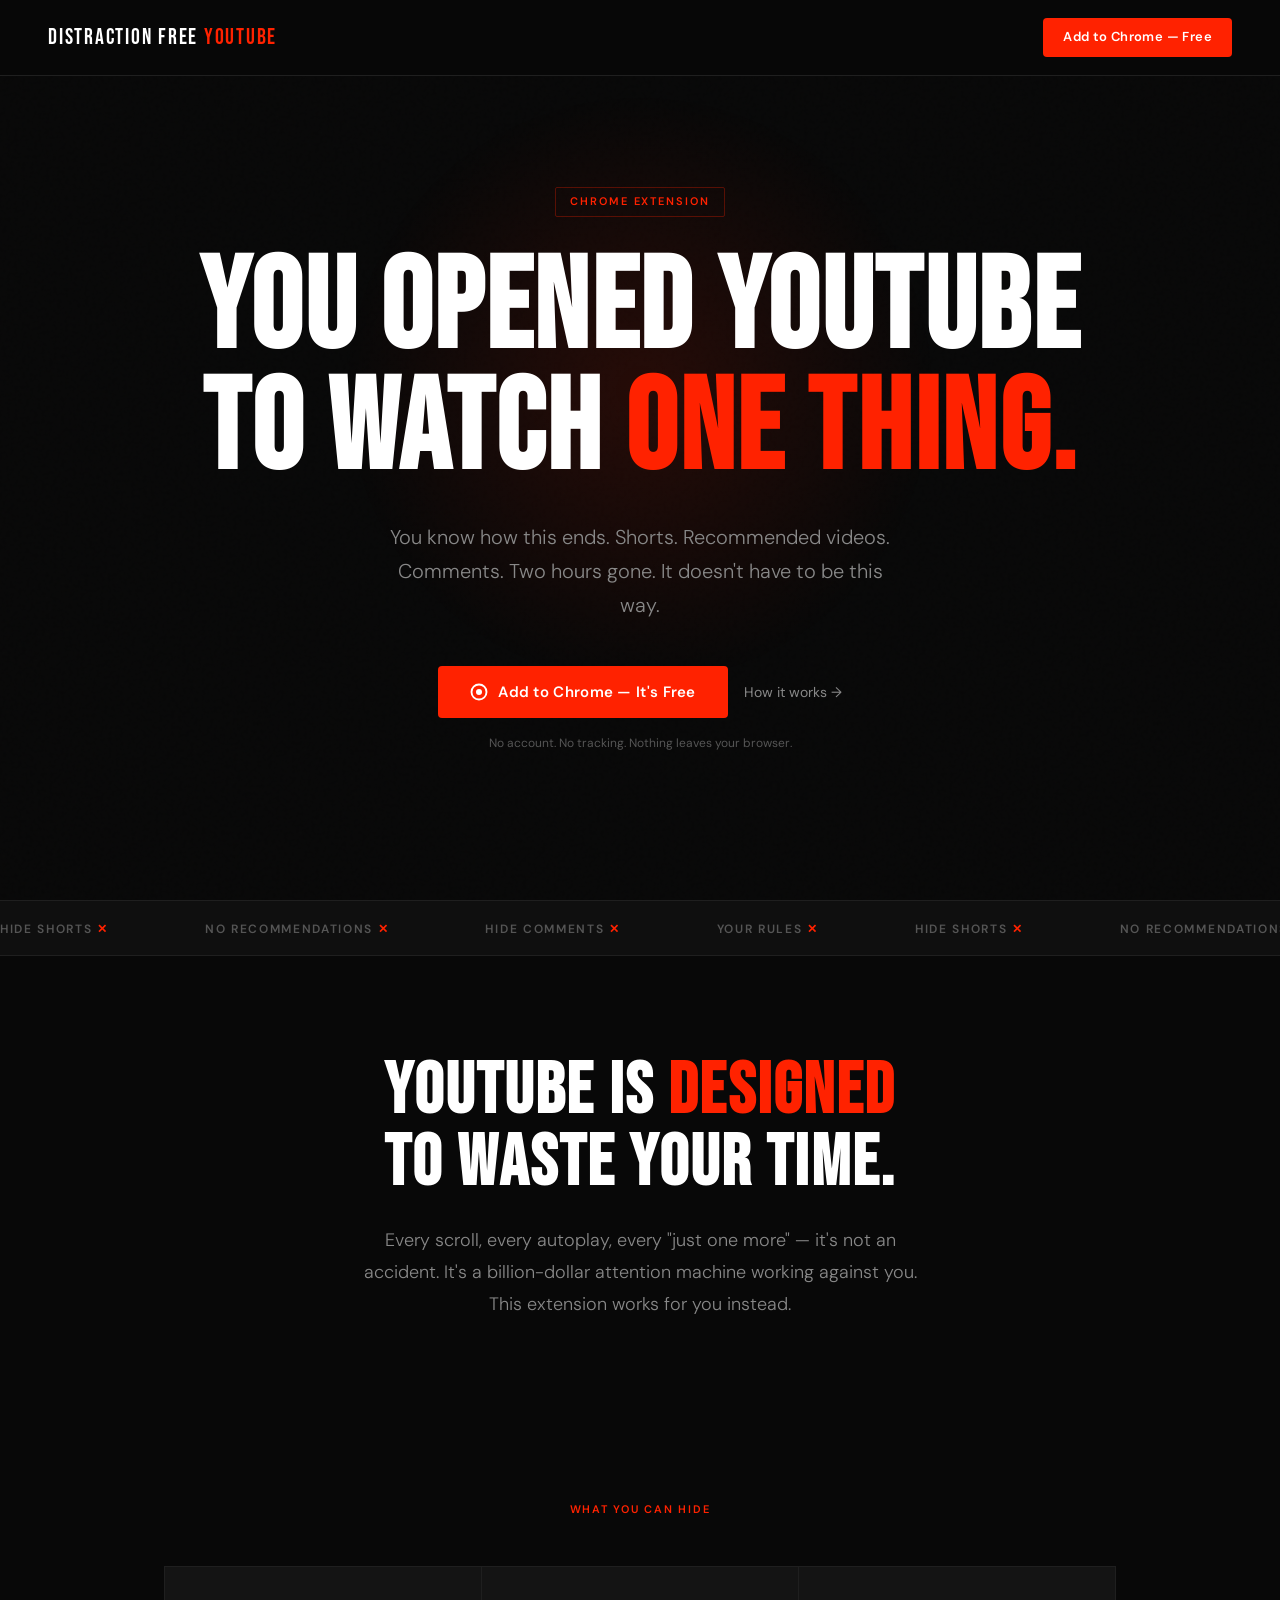
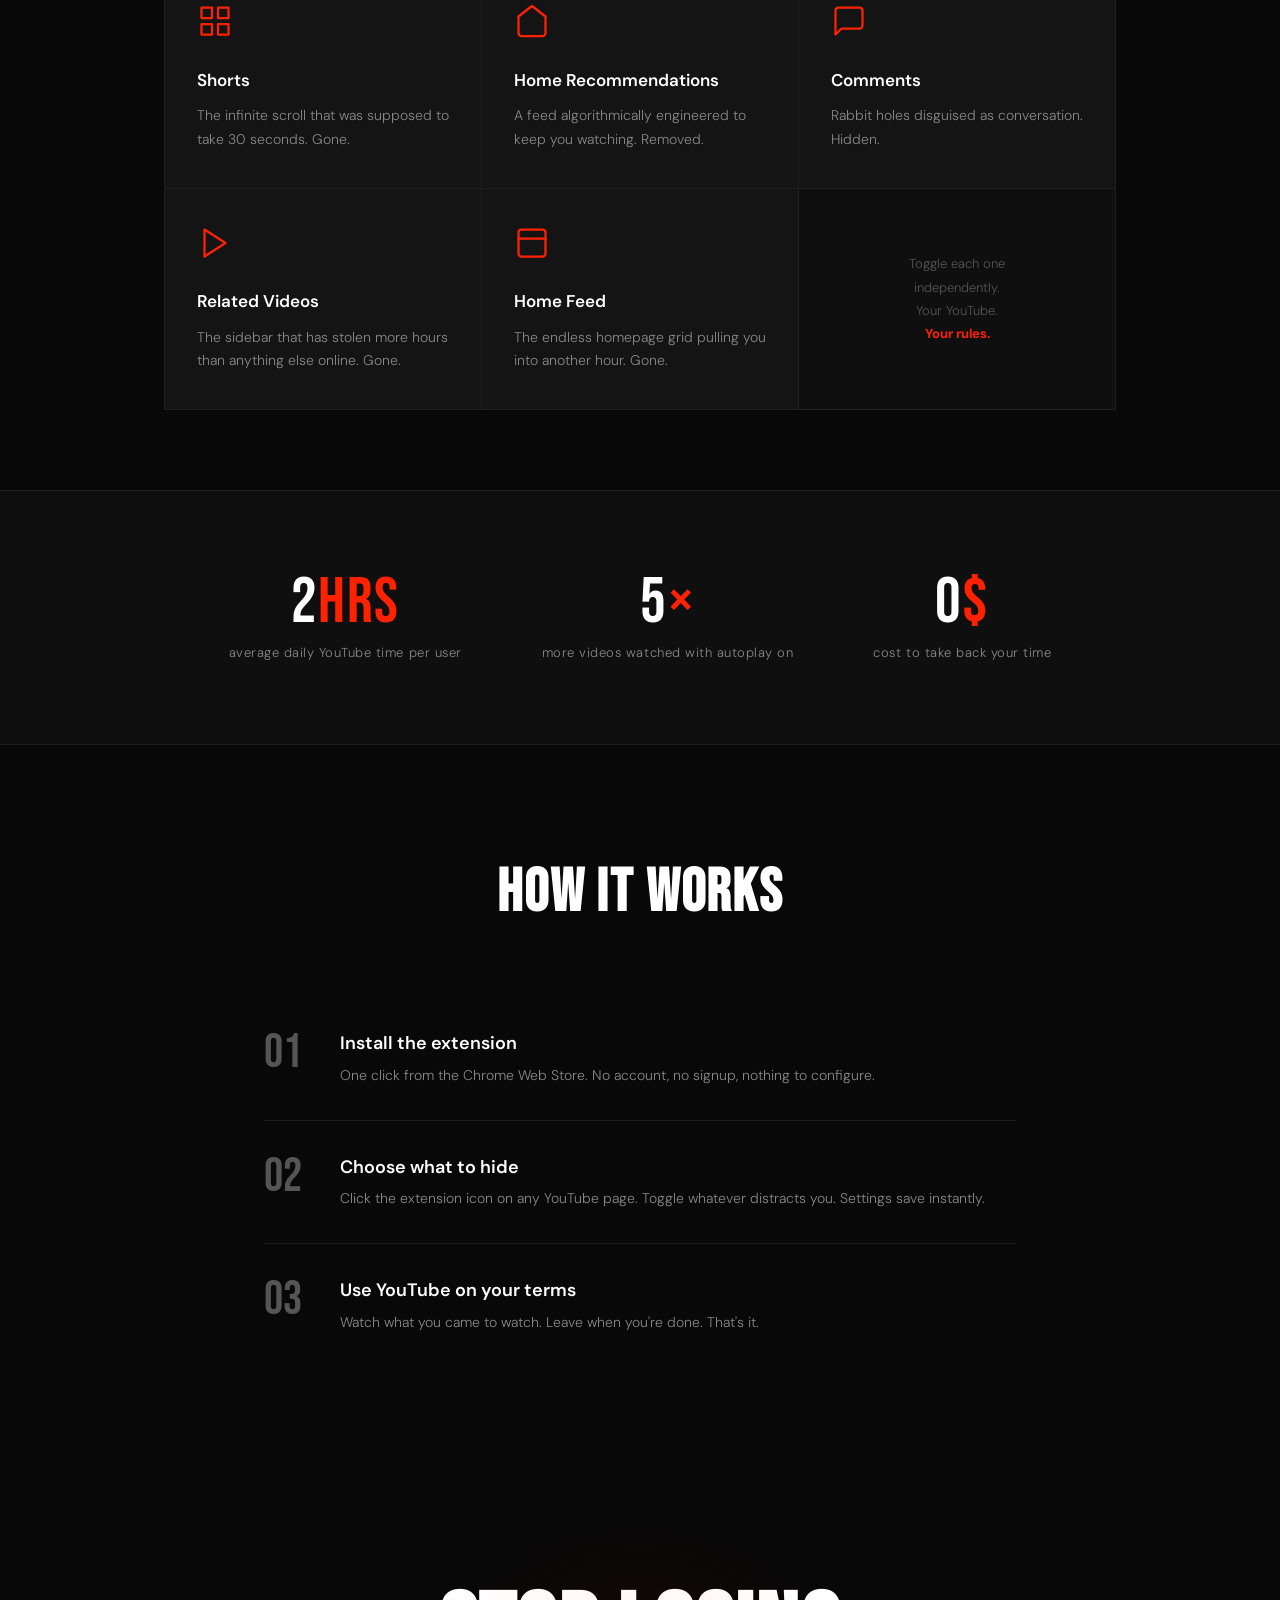
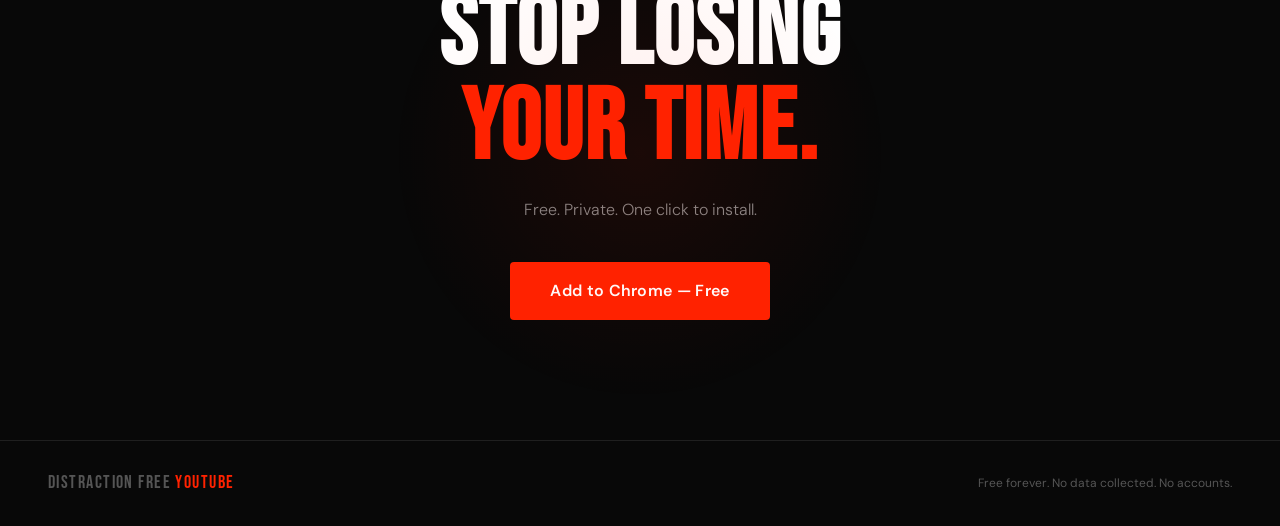
==== docs/index.html @ 424aef29 "remove ad blocking logic" ====
<!DOCTYPE html>
<html lang="en">
<head>
  <meta charset="UTF-8" />
  <meta name="viewport" content="width=device-width, initial-scale=1.0" />
  <title>Distraction Free YT — Hide Shorts & Recommendations</title>
  <meta name="description" content="Stop wasting hours on YouTube. Hide Shorts, recommendations, and comments with one click. Free Chrome extension. Take back your time." />
  <meta name="keywords" content="hide youtube shorts, remove youtube recommendations, youtube focus mode, distraction free youtube, chrome extension, clean youtube, youtube blocker" />
  <meta property="og:title" content="Distraction Free YouTube" />
  <meta property="og:description" content="You opened YouTube to watch one thing. You know how this ends. Take back control." />
  <meta property="og:type" content="website" />
  <link rel="preconnect" href="https://fonts.googleapis.com" />
  <link rel="preconnect" href="https://fonts.gstatic.com" crossorigin />
  <link href="https://fonts.googleapis.com/css2?family=Bebas+Neue&family=DM+Sans:wght@300;400;500;600&display=swap" rel="stylesheet" />
  <style>
    *, *::before, *::after { box-sizing: border-box; margin: 0; padding: 0; }

    :root {
      --red: #ff2200;
      --red-dim: #cc1a00;
      --black: #080808;
      --dark: #0f0f0f;
      --card: #141414;
      --border: #1f1f1f;
      --text: #e8e8e8;
      --muted: #888;
      --muted2: #555;
    }

    html { scroll-behavior: smooth; }

    body {
      background: var(--black);
      color: var(--text);
      font-family: 'DM Sans', sans-serif;
      font-size: 16px;
      line-height: 1.6;
      overflow-x: hidden;
    }

    /* noise overlay */
    body::before {
      content: '';
      position: fixed;
      inset: 0;
      background-image: url("data:image/svg+xml,%3Csvg viewBox='0 0 256 256' xmlns='http://www.w3.org/2000/svg'%3E%3Cfilter id='noise'%3E%3CfeTurbulence type='fractalNoise' baseFrequency='0.9' numOctaves='4' stitchTiles='stitch'/%3E%3C/filter%3E%3Crect width='100%25' height='100%25' filter='url(%23noise)' opacity='0.04'/%3E%3C/svg%3E");
      pointer-events: none;
      z-index: 0;
      opacity: 0.4;
    }

    a { color: inherit; text-decoration: none; }

    /* NAV */
    nav {
      position: fixed;
      top: 0; left: 0; right: 0;
      z-index: 100;
      display: flex;
      align-items: center;
      justify-content: space-between;
      padding: 18px 48px;
      border-bottom: 1px solid var(--border);
      background: rgba(8,8,8,0.85);
      backdrop-filter: blur(12px);
    }
    .nav-logo {
      font-family: 'Bebas Neue', sans-serif;
      font-size: 22px;
      letter-spacing: 0.08em;
      color: #fff;
    }
    .nav-logo span { color: var(--red); }
    .nav-cta {
      background: var(--red);
      color: #fff;
      font-size: 13px;
      font-weight: 600;
      padding: 9px 20px;
      border-radius: 4px;
      letter-spacing: 0.03em;
      transition: background 0.2s;
    }
    .nav-cta:hover { background: var(--red-dim); }

    /* HERO */
    .hero {
      min-height: 100vh;
      display: flex;
      flex-direction: column;
      align-items: center;
      justify-content: center;
      text-align: center;
      padding: 120px 24px 80px;
      position: relative;
      overflow: hidden;
    }

    .hero-glow {
      position: absolute;
      width: 600px; height: 600px;
      border-radius: 50%;
      background: radial-gradient(circle, rgba(255,34,0,0.12) 0%, transparent 70%);
      top: 50%; left: 50%;
      transform: translate(-50%, -60%);
      pointer-events: none;
    }

    .hero-eyebrow {
      display: inline-block;
      font-size: 11px;
      font-weight: 600;
      letter-spacing: 0.18em;
      text-transform: uppercase;
      color: var(--red);
      border: 1px solid rgba(255,34,0,0.3);
      padding: 5px 14px;
      border-radius: 2px;
      margin-bottom: 32px;
      animation: fadeUp 0.6s ease both;
    }

    .hero h1 {
      font-family: 'Bebas Neue', sans-serif;
      font-size: clamp(64px, 10vw, 130px);
      line-height: 0.95;
      letter-spacing: 0.02em;
      color: #fff;
      max-width: 900px;
      animation: fadeUp 0.6s 0.1s ease both;
    }

    .hero h1 em {
      font-style: normal;
      color: var(--red);
    }

    .hero-sub {
      margin-top: 28px;
      font-size: clamp(16px, 2vw, 20px);
      color: var(--muted);
      max-width: 520px;
      font-weight: 300;
      line-height: 1.7;
      animation: fadeUp 0.6s 0.2s ease both;
    }

    .hero-actions {
      margin-top: 44px;
      display: flex;
      align-items: center;
      gap: 16px;
      flex-wrap: wrap;
      justify-content: center;
      animation: fadeUp 0.6s 0.3s ease both;
    }

    .btn-primary {
      background: var(--red);
      color: #fff;
      font-size: 15px;
      font-weight: 600;
      padding: 14px 32px;
      border-radius: 4px;
      letter-spacing: 0.02em;
      transition: background 0.2s, transform 0.15s;
      display: inline-flex;
      align-items: center;
      gap: 10px;
    }
    .btn-primary:hover { background: var(--red-dim); transform: translateY(-1px); }

    .btn-secondary {
      font-size: 14px;
      color: var(--muted);
      font-weight: 400;
    }
    .btn-secondary:hover { color: var(--text); }

    .hero-note {
      margin-top: 16px;
      font-size: 12px;
      color: var(--muted2);
      animation: fadeUp 0.6s 0.4s ease both;
    }

    /* TICKER */
    .ticker {
      border-top: 1px solid var(--border);
      border-bottom: 1px solid var(--border);
      padding: 14px 0;
      overflow: hidden;
      white-space: nowrap;
      background: var(--dark);
    }
    .ticker-inner {
      display: inline-flex;
      gap: 48px;
      animation: ticker 18s linear infinite;
    }
    .ticker-item {
      font-size: 12px;
      font-weight: 600;
      letter-spacing: 0.14em;
      text-transform: uppercase;
      color: var(--muted2);
    }
    .ticker-item span { color: var(--red); margin-right: 48px; }

    /* TRUTH SECTION */
    .truth {
      padding: 100px 24px;
      max-width: 800px;
      margin: 0 auto;
      text-align: center;
    }
    .truth h2 {
      font-family: 'Bebas Neue', sans-serif;
      font-size: clamp(40px, 6vw, 72px);
      line-height: 1;
      letter-spacing: 0.03em;
      color: #fff;
      margin-bottom: 24px;
    }
    .truth h2 em { font-style: normal; color: var(--red); }
    .truth p {
      font-size: 18px;
      color: var(--muted);
      font-weight: 300;
      line-height: 1.8;
      max-width: 580px;
      margin: 0 auto;
    }

    /* FEATURES */
    .features {
      padding: 80px 24px;
      max-width: 1000px;
      margin: 0 auto;
    }
    .features-label {
      font-size: 11px;
      font-weight: 600;
      letter-spacing: 0.16em;
      text-transform: uppercase;
      color: var(--red);
      margin-bottom: 48px;
      text-align: center;
    }
    .features-grid {
      display: grid;
      grid-template-columns: repeat(auto-fit, minmax(280px, 1fr));
      gap: 1px;
      background: var(--border);
      border: 1px solid var(--border);
    }
    .feature-card {
      background: var(--card);
      padding: 36px 32px;
      transition: background 0.2s;
    }
    .feature-card:hover { background: #1a1a1a; }
    .feature-icon {
      width: 36px; height: 36px;
      margin-bottom: 20px;
      color: var(--red);
    }
    .feature-card h3 {
      font-size: 17px;
      font-weight: 600;
      color: #fff;
      margin-bottom: 10px;
    }
    .feature-card p {
      font-size: 14px;
      color: var(--muted);
      line-height: 1.7;
      font-weight: 300;
    }

    /* STATS */
    .stats {
      padding: 80px 24px;
      border-top: 1px solid var(--border);
      border-bottom: 1px solid var(--border);
      display: flex;
      justify-content: center;
      gap: 80px;
      flex-wrap: wrap;
      background: var(--dark);
    }
    .stat { text-align: center; }
    .stat-number {
      font-family: 'Bebas Neue', sans-serif;
      font-size: 64px;
      line-height: 1;
      color: #fff;
      letter-spacing: 0.02em;
    }
    .stat-number span { color: var(--red); }
    .stat-label {
      font-size: 13px;
      color: var(--muted);
      margin-top: 8px;
      font-weight: 300;
      letter-spacing: 0.04em;
    }

    /* HOW IT WORKS */
    .how {
      padding: 100px 24px;
      max-width: 800px;
      margin: 0 auto;
    }
    .how h2 {
      font-family: 'Bebas Neue', sans-serif;
      font-size: clamp(36px, 5vw, 60px);
      letter-spacing: 0.03em;
      color: #fff;
      margin-bottom: 56px;
      text-align: center;
    }
    .steps { display: flex; flex-direction: column; gap: 0; }
    .step {
      display: flex;
      gap: 28px;
      align-items: flex-start;
      padding: 32px 0;
      border-bottom: 1px solid var(--border);
    }
    .step:last-child { border-bottom: none; }
    .step-num {
      font-family: 'Bebas Neue', sans-serif;
      font-size: 48px;
      color: var(--muted2);
      line-height: 1;
      flex-shrink: 0;
      width: 48px;
    }
    .step-content h3 {
      font-size: 18px;
      font-weight: 600;
      color: #fff;
      margin-bottom: 6px;
    }
    .step-content p {
      font-size: 14px;
      color: var(--muted);
      font-weight: 300;
      line-height: 1.7;
    }

    /* CTA BOTTOM */
    .cta-section {
      padding: 120px 24px;
      text-align: center;
      position: relative;
      overflow: hidden;
    }
    .cta-section::before {
      content: '';
      position: absolute;
      width: 500px; height: 500px;
      border-radius: 50%;
      background: radial-gradient(circle, rgba(255,34,0,0.08) 0%, transparent 70%);
      top: 50%; left: 50%;
      transform: translate(-50%, -50%);
      pointer-events: none;
    }
    .cta-section h2 {
      font-family: 'Bebas Neue', sans-serif;
      font-size: clamp(48px, 8vw, 100px);
      line-height: 0.95;
      letter-spacing: 0.02em;
      color: #fff;
      margin-bottom: 20px;
    }
    .cta-section h2 em { font-style: normal; color: var(--red); }
    .cta-section p {
      font-size: 16px;
      color: var(--muted);
      margin-bottom: 40px;
      font-weight: 300;
    }

    /* FOOTER */
    footer {
      border-top: 1px solid var(--border);
      padding: 28px 48px;
      display: flex;
      align-items: center;
      justify-content: space-between;
      flex-wrap: wrap;
      gap: 16px;
    }
    .footer-logo {
      font-family: 'Bebas Neue', sans-serif;
      font-size: 18px;
      letter-spacing: 0.08em;
      color: var(--muted2);
    }
    .footer-logo span { color: var(--red); }
    footer p {
      font-size: 12px;
      color: var(--muted2);
    }

    /* ANIMATIONS */
    @keyframes fadeUp {
      from { opacity: 0; transform: translateY(20px); }
      to   { opacity: 1; transform: translateY(0); }
    }
    @keyframes ticker {
      from { transform: translateX(0); }
      to   { transform: translateX(-50%); }
    }

    /* SCROLL REVEAL */
    .reveal {
      opacity: 0;
      transform: translateY(24px);
      transition: opacity 0.7s ease, transform 0.7s ease;
    }
    .reveal.visible {
      opacity: 1;
      transform: none;
    }

    @media (max-width: 600px) {
      nav { padding: 16px 20px; }
      .stats { gap: 40px; }
      footer { padding: 24px 20px; }
    }
  </style>
</head>
<body>

  <nav>
    <div class="nav-logo">Distraction Free <span>YouTube</span></div>
    <a href="https://chromewebstore.google.com/detail/distraction-free-youtube/ckkcdcieljicflmkokdekbfpkclmmibp" class="nav-cta" target="_blank">Add to Chrome — Free</a>
  </nav>

  <section class="hero">
    <div class="hero-glow"></div>
    <div class="hero-eyebrow">Chrome Extension</div>
    <h1>You opened YouTube<br>to watch <em>one thing.</em></h1>
    <p class="hero-sub">You know how this ends. Shorts. Recommended videos. Comments. Two hours gone. It doesn't have to be this way.</p>
    <div class="hero-actions">
      <a href="https://chromewebstore.google.com/detail/distraction-free-youtube/ckkcdcieljicflmkokdekbfpkclmmibp" class="btn-primary" target="_blank">
        <svg width="18" height="18" viewBox="0 0 24 24" fill="none" stroke="currentColor" stroke-width="2.5" stroke-linecap="round" stroke-linejoin="round"><path d="M12 2C6.48 2 2 6.48 2 12s4.48 10 10 10 10-4.48 10-10S17.52 2 12 2z"/><circle cx="12" cy="12" r="4" fill="currentColor" stroke="none"/></svg>
        Add to Chrome — It's Free
      </a>
      <a href="#how" class="btn-secondary">How it works →</a>
    </div>
    <p class="hero-note">No account. No tracking. Nothing leaves your browser.</p>
  </section>

  <div class="ticker">
    <div class="ticker-inner">
      <span class="ticker-item">Hide Shorts <span>✕</span></span>
      <span class="ticker-item">No Recommendations <span>✕</span></span>
      <span class="ticker-item">Hide Comments <span>✕</span></span>
      <span class="ticker-item">Your Rules <span>✕</span></span>
      <span class="ticker-item">Hide Shorts <span>✕</span></span>
      <span class="ticker-item">No Recommendations <span>✕</span></span>
      <span class="ticker-item">Hide Comments <span>✕</span></span>
      <span class="ticker-item">Your Rules <span>✕</span></span>
    </div>
  </div>

  <section class="truth reveal">
    <h2>YouTube is <em>designed</em><br>to waste your time.</h2>
    <p>Every scroll, every autoplay, every "just one more" — it's not an accident. It's a billion-dollar attention machine working against you. This extension works for you instead.</p>
  </section>

  <section class="features">
    <p class="features-label reveal">What you can hide</p>
    <div class="features-grid">
      <div class="feature-card reveal">
        <svg class="feature-icon" viewBox="0 0 24 24" fill="none" stroke="currentColor" stroke-width="1.5" stroke-linecap="round" stroke-linejoin="round"><rect x="3" y="3" width="7" height="7"/><rect x="14" y="3" width="7" height="7"/><rect x="3" y="14" width="7" height="7"/><rect x="14" y="14" width="7" height="7"/></svg>
        <h3>Shorts</h3>
        <p>The infinite scroll that was supposed to take 30 seconds. Gone.</p>
      </div>
      <div class="feature-card reveal">
        <svg class="feature-icon" viewBox="0 0 24 24" fill="none" stroke="currentColor" stroke-width="1.5" stroke-linecap="round" stroke-linejoin="round"><path d="M3 9l9-7 9 7v11a2 2 0 0 1-2 2H5a2 2 0 0 1-2-2z"/></svg>
        <h3>Home Recommendations</h3>
        <p>A feed algorithmically engineered to keep you watching. Removed.</p>
      </div>
      <div class="feature-card reveal">
        <svg class="feature-icon" viewBox="0 0 24 24" fill="none" stroke="currentColor" stroke-width="1.5" stroke-linecap="round" stroke-linejoin="round"><path d="M21 15a2 2 0 0 1-2 2H7l-4 4V5a2 2 0 0 1 2-2h14a2 2 0 0 1 2 2z"/></svg>
        <h3>Comments</h3>
        <p>Rabbit holes disguised as conversation. Hidden.</p>
      </div>
      <div class="feature-card reveal">
        <svg class="feature-icon" viewBox="0 0 24 24" fill="none" stroke="currentColor" stroke-width="1.5" stroke-linecap="round" stroke-linejoin="round"><polygon points="5 3 19 12 5 21 5 3"/></svg>
        <h3>Related Videos</h3>
        <p>The sidebar that has stolen more hours than anything else online. Gone.</p>
      </div>
      <div class="feature-card reveal">
        <svg class="feature-icon" viewBox="0 0 24 24" fill="none" stroke="currentColor" stroke-width="1.5" stroke-linecap="round" stroke-linejoin="round"><rect x="3" y="3" width="18" height="18" rx="2"/><path d="M3 9h18"/></svg>
        <h3>Home Feed</h3>
        <p>The endless homepage grid pulling you into another hour. Gone.</p>
      </div>
      <div class="feature-card reveal" style="background: #0f0f0f; display:flex; align-items:center; justify-content:center;">
        <p style="font-size:13px; color: var(--muted2); text-align:center; line-height:1.8;">Toggle each one<br>independently.<br>Your YouTube.<br><strong style="color:var(--red)">Your rules.</strong></p>
      </div>
    </div>
  </section>

  <div class="stats reveal">
    <div class="stat">
      <div class="stat-number">2<span>hrs</span></div>
      <div class="stat-label">average daily YouTube time per user</div>
    </div>
    <div class="stat">
      <div class="stat-number">5<span>×</span></div>
      <div class="stat-label">more videos watched with autoplay on</div>
    </div>
    <div class="stat">
      <div class="stat-number">0<span>$</span></div>
      <div class="stat-label">cost to take back your time</div>
    </div>
  </div>

  <section class="how" id="how">
    <h2 class="reveal">How it works</h2>
    <div class="steps">
      <div class="step reveal">
        <div class="step-num">01</div>
        <div class="step-content">
          <h3>Install the extension</h3>
          <p>One click from the Chrome Web Store. No account, no signup, nothing to configure.</p>
        </div>
      </div>
      <div class="step reveal">
        <div class="step-num">02</div>
        <div class="step-content">
          <h3>Choose what to hide</h3>
          <p>Click the extension icon on any YouTube page. Toggle whatever distracts you. Settings save instantly.</p>
        </div>
      </div>
      <div class="step reveal">
        <div class="step-num">03</div>
        <div class="step-content">
          <h3>Use YouTube on your terms</h3>
          <p>Watch what you came to watch. Leave when you're done. That's it.</p>
        </div>
      </div>
    </div>
  </section>

  <section class="cta-section reveal">
    <h2>Stop losing<br><em>your time.</em></h2>
    <p>Free. Private. One click to install.</p>
    <a href="https://chromewebstore.google.com/detail/distraction-free-youtube/ckkcdcieljicflmkokdekbfpkclmmibp" class="btn-primary" target="_blank" style="display:inline-flex; font-size:16px; padding:16px 40px;">
      Add to Chrome — Free
    </a>
  </section>

  <footer>
    <div class="footer-logo">Distraction Free <span>YouTube</span></div>
    <p>Free forever. No data collected. No accounts.</p>
  </footer>

  <script>
    const observer = new IntersectionObserver((entries) => {
      entries.forEach(e => { if (e.isIntersecting) { e.target.classList.add('visible'); } });
    }, { threshold: 0.1 });
    document.querySelectorAll('.reveal').forEach(el => observer.observe(el));
  </script>

</body>
</html>
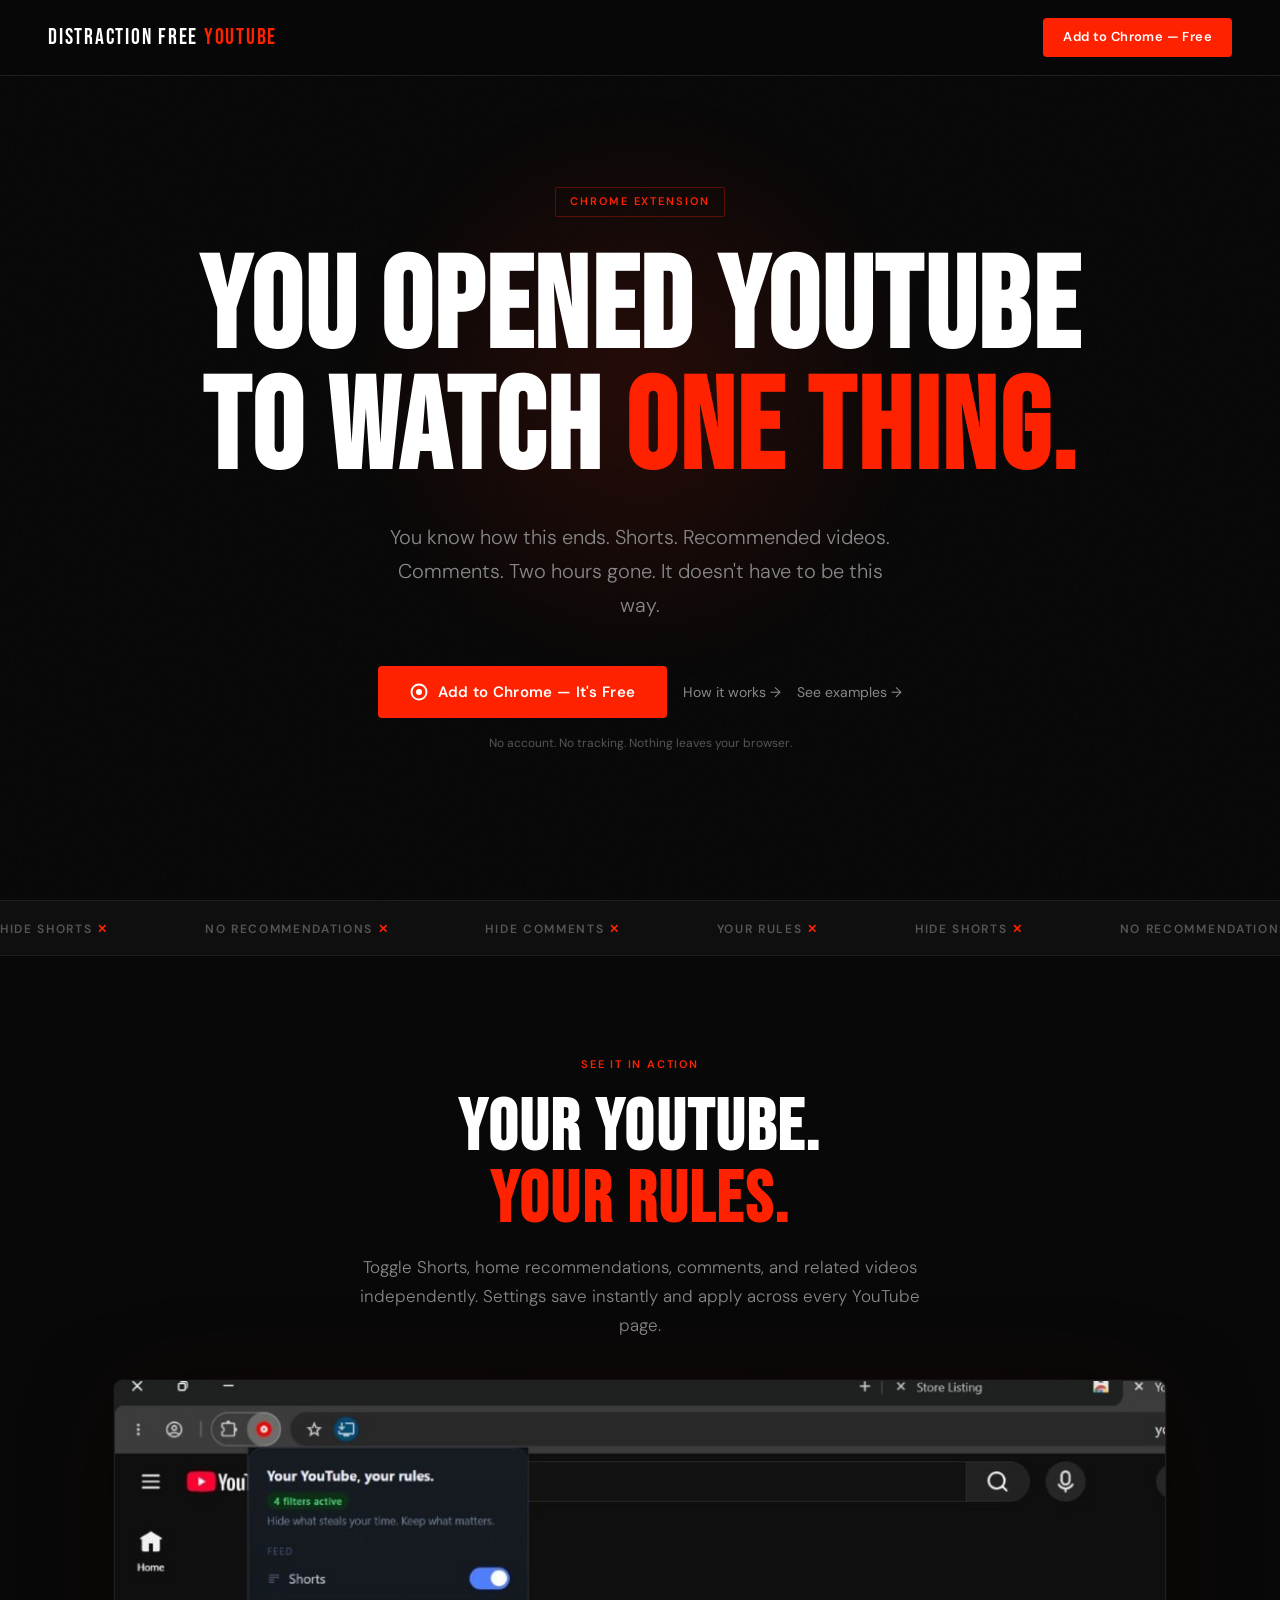
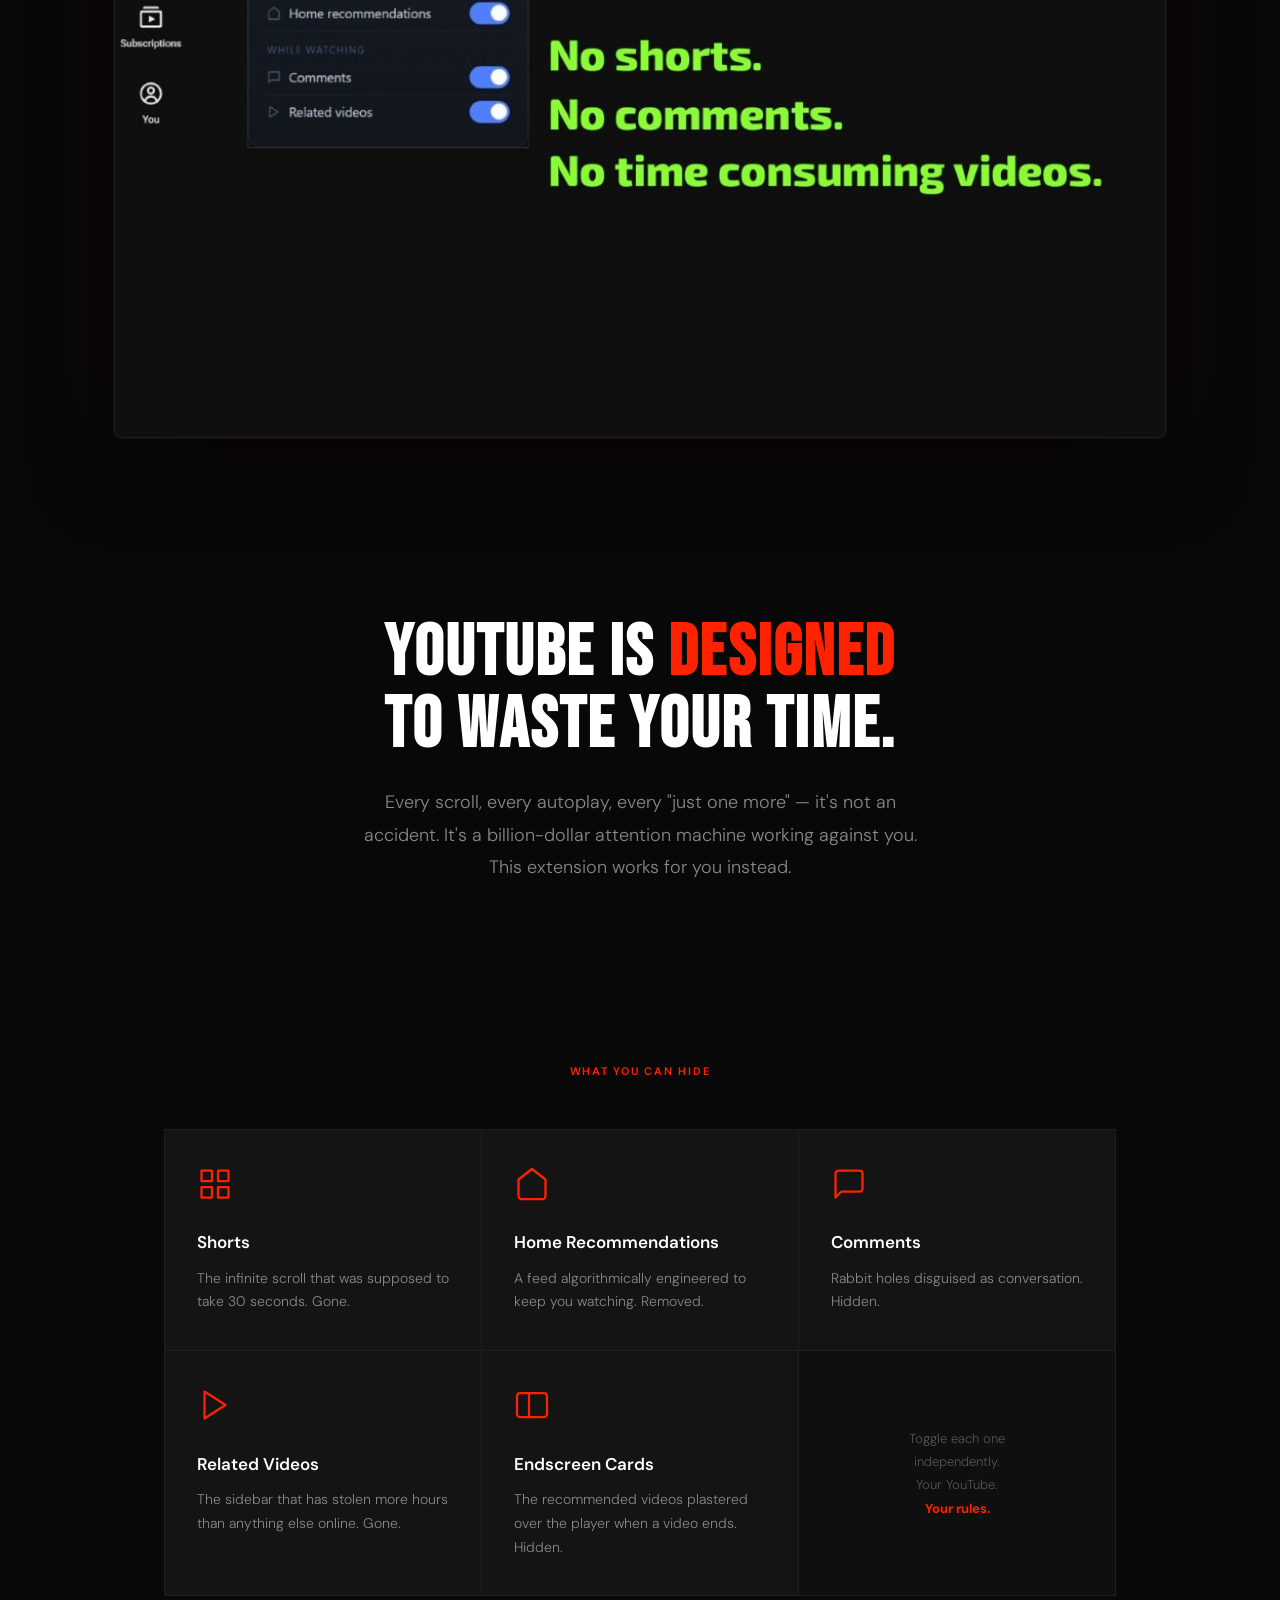
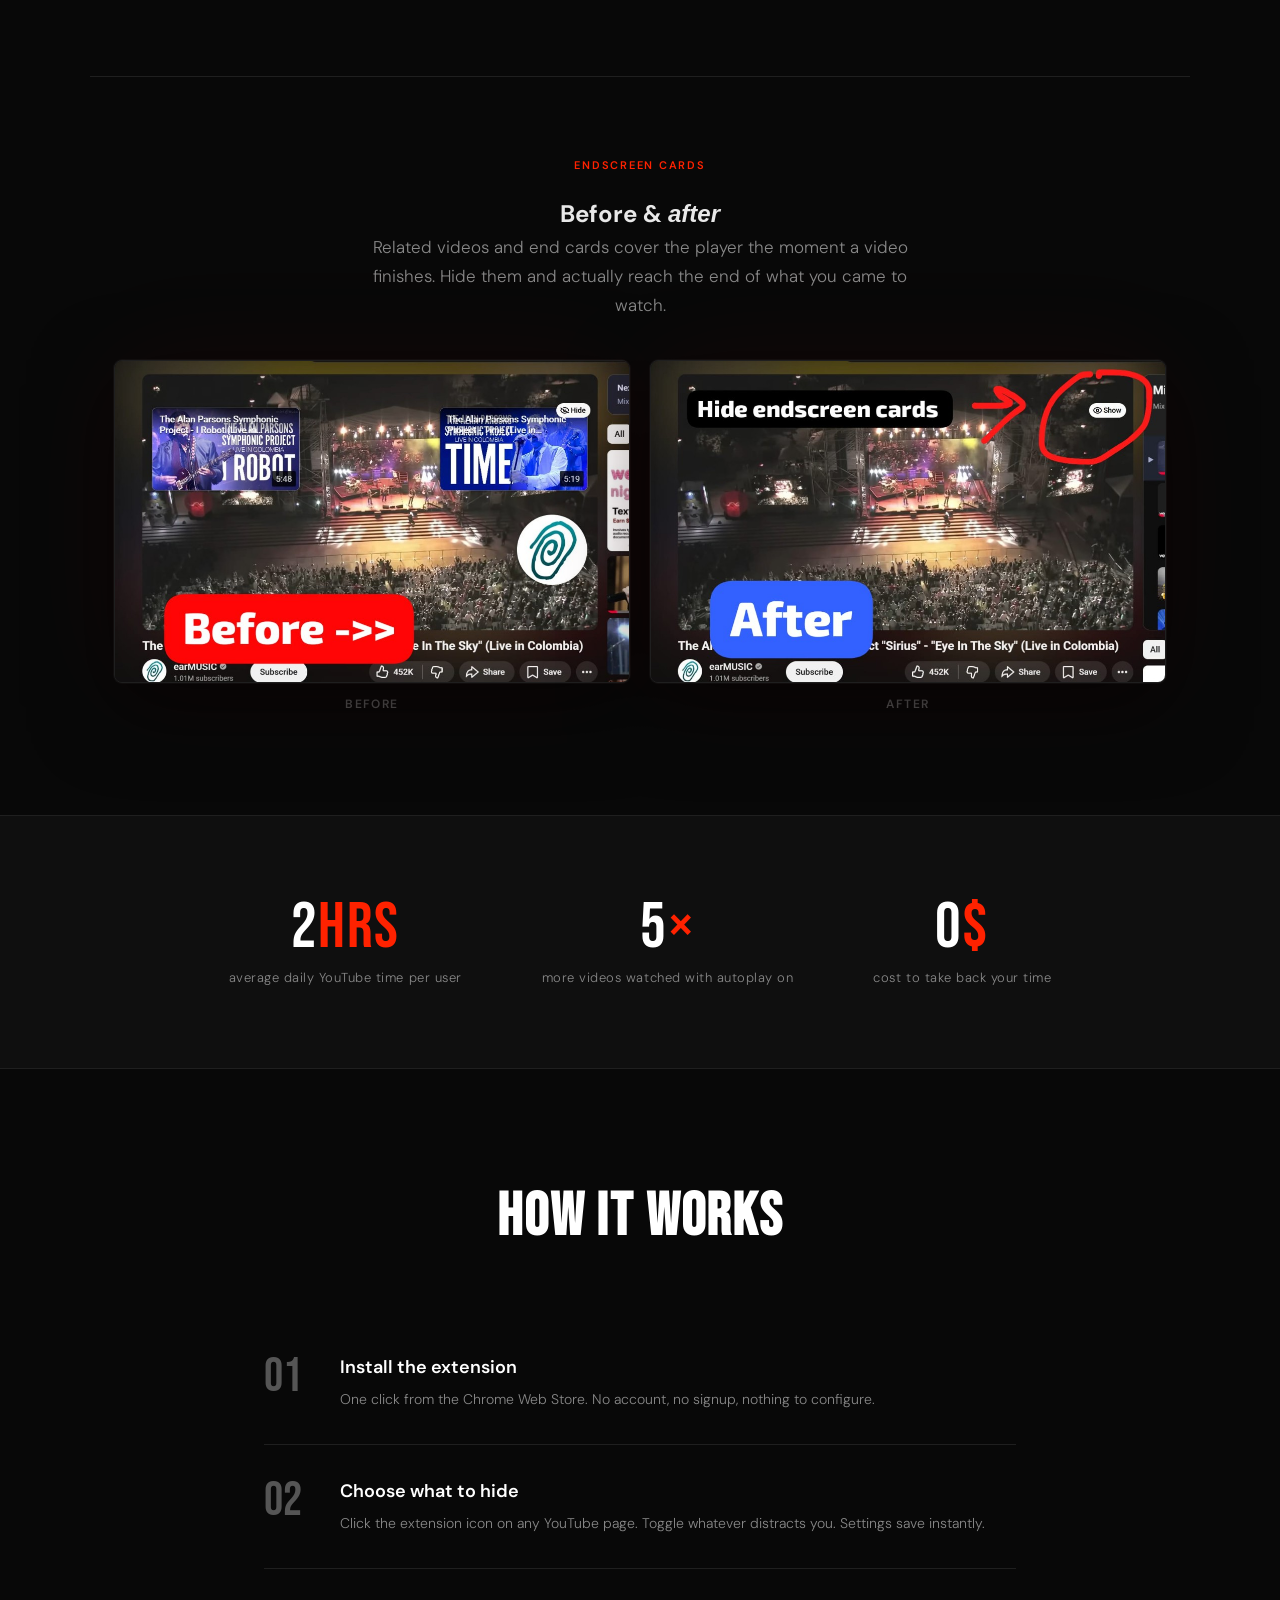
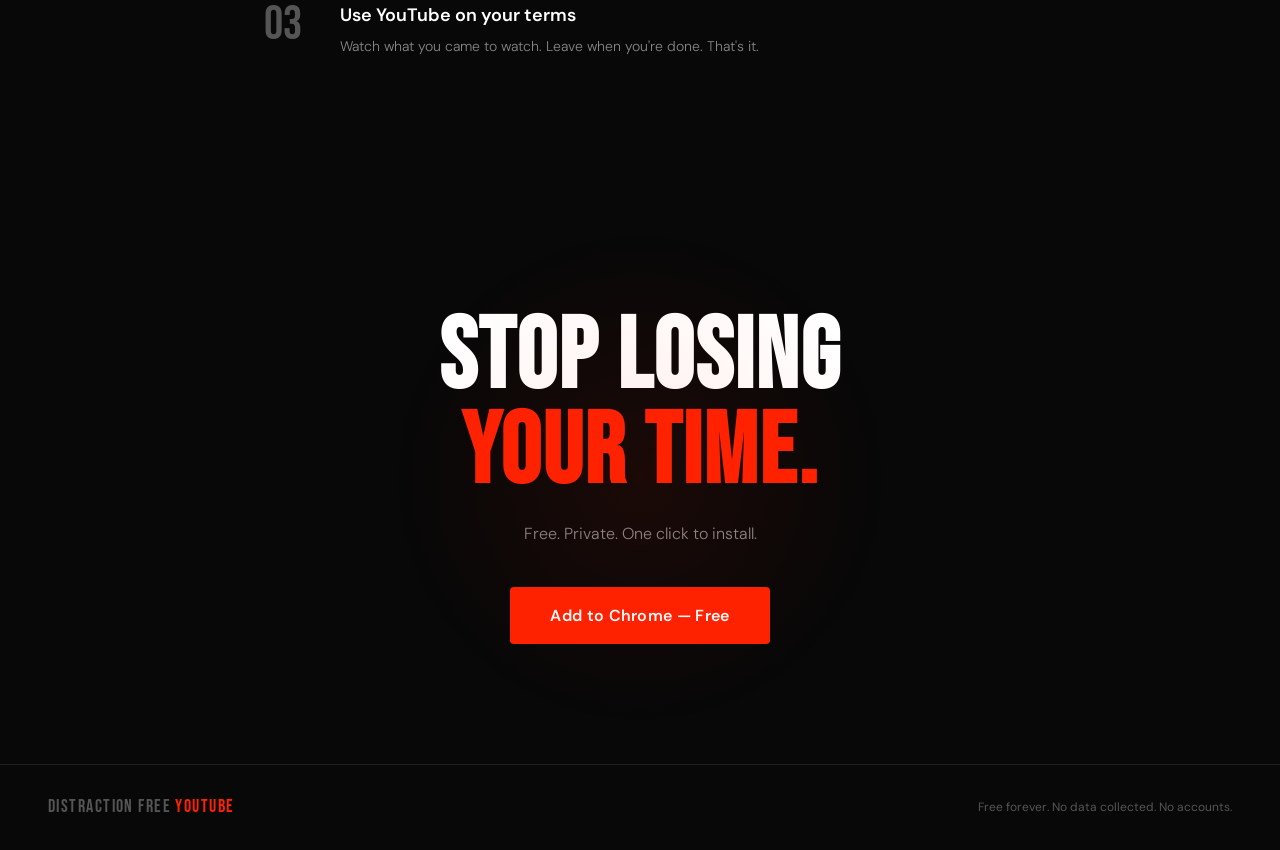
==== commit 2ca0c808: "github page" ====
--- a/docs/index.html
+++ b/docs/index.html
@@ -9,6 +9,7 @@
   <meta property="og:title" content="Distraction Free YouTube" />
   <meta property="og:description" content="You opened YouTube to watch one thing. You know how this ends. Take back control." />
   <meta property="og:type" content="website" />
+  <meta property="og:image" content="images/promo-tile.png" />
   <link rel="preconnect" href="https://fonts.googleapis.com" />
   <link rel="preconnect" href="https://fonts.gstatic.com" crossorigin />
   <link href="https://fonts.googleapis.com/css2?family=Bebas+Neue&family=DM+Sans:wght@300;400;500;600&display=swap" rel="stylesheet" />
@@ -207,6 +208,80 @@
     }
     .ticker-item span { color: var(--red); margin-right: 48px; }
 
+    /* SHOWCASE */
+    .showcase {
+      padding: 100px 24px 80px;
+      max-width: 1100px;
+      margin: 0 auto;
+      text-align: center;
+    }
+    .showcase-label {
+      font-size: 11px;
+      font-weight: 600;
+      letter-spacing: 0.16em;
+      text-transform: uppercase;
+      color: var(--red);
+      margin-bottom: 20px;
+    }
+    .showcase h2 {
+      font-family: 'Bebas Neue', sans-serif;
+      font-size: clamp(40px, 6vw, 72px);
+      line-height: 1;
+      letter-spacing: 0.03em;
+      color: #fff;
+      margin-bottom: 16px;
+    }
+    .showcase h2 em { font-style: normal; color: var(--red); }
+    .showcase-sub {
+      font-size: 17px;
+      color: var(--muted);
+      font-weight: 300;
+      line-height: 1.7;
+      max-width: 560px;
+      margin: 0 auto 40px;
+    }
+    .showcase-frame {
+      position: relative;
+      border: 1px solid var(--border);
+      border-radius: 8px;
+      overflow: hidden;
+      background: var(--card);
+      box-shadow:
+        0 0 0 1px rgba(255,255,255,0.03),
+        0 24px 80px rgba(0,0,0,0.55),
+        0 0 120px rgba(255,34,0,0.06);
+    }
+    .showcase-frame img {
+      display: block;
+      width: 100%;
+      height: auto;
+    }
+    .compare {
+      padding: 80px 24px 100px;
+      max-width: 1100px;
+      margin: 0 auto;
+      text-align: center;
+      border-top: 1px solid var(--border);
+    }
+    .compare-grid {
+      display: grid;
+      grid-template-columns: 1fr 1fr;
+      gap: 20px;
+      margin-top: 40px;
+    }
+    .compare-item {
+      display: flex;
+      flex-direction: column;
+      gap: 12px;
+    }
+    .compare-item figcaption {
+      font-size: 12px;
+      font-weight: 600;
+      letter-spacing: 0.12em;
+      text-transform: uppercase;
+      color: var(--muted2);
+    }
+
     /* TRUTH SECTION */
     .truth {
       padding: 100px 24px;
@@ -430,6 +505,8 @@
       nav { padding: 16px 20px; }
       .stats { gap: 40px; }
       footer { padding: 24px 20px; }
+      .compare-grid { grid-template-columns: 1fr; }
+      .showcase { padding-top: 72px; }
     }
   </style>
 </head>
@@ -451,6 +528,7 @@
         Add to Chrome — It's Free
       </a>
       <a href="#how" class="btn-secondary">How it works →</a>
+      <a href="#screenshots" class="btn-secondary">See examples →</a>
     </div>
     <p class="hero-note">No account. No tracking. Nothing leaves your browser.</p>
   </section>
@@ -468,6 +546,21 @@
     </div>
   </div>
 
+  <section class="showcase reveal" id="screenshots">
+    <p class="showcase-label">See it in action</p>
+    <h2>Your YouTube.<br><em>Your rules.</em></h2>
+    <p class="showcase-sub">Toggle Shorts, home recommendations, comments, and related videos independently. Settings save instantly and apply across every YouTube page.</p>
+    <figure class="showcase-frame">
+      <img
+        src="images/promo-tile.png"
+        alt="Distraction Free YT popup showing four active filters hiding Shorts, home recommendations, comments, and related videos on YouTube"
+        width="1200"
+        height="675"
+        loading="eager"
+      />
+    </figure>
+  </section>
+
   <section class="truth reveal">
     <h2>YouTube is <em>designed</em><br>to waste your time.</h2>
     <p>Every scroll, every autoplay, every "just one more" — it's not an accident. It's a billion-dollar attention machine working against you. This extension works for you instead.</p>
@@ -497,13 +590,45 @@
         <p>The sidebar that has stolen more hours than anything else online. Gone.</p>
       </div>
       <div class="feature-card reveal">
-        <svg class="feature-icon" viewBox="0 0 24 24" fill="none" stroke="currentColor" stroke-width="1.5" stroke-linecap="round" stroke-linejoin="round"><rect x="3" y="3" width="18" height="18" rx="2"/><path d="M3 9h18"/></svg>
-        <h3>Home Feed</h3>
-        <p>The endless homepage grid pulling you into another hour. Gone.</p>
+        <svg class="feature-icon" viewBox="0 0 24 24" fill="none" stroke="currentColor" stroke-width="1.5" stroke-linecap="round" stroke-linejoin="round"><rect x="2" y="4" width="20" height="16" rx="2"/><path d="M10 4v16"/></svg>
+        <h3>Endscreen Cards</h3>
+        <p>The recommended videos plastered over the player when a video ends. Hidden.</p>
       </div>
       <div class="feature-card reveal" style="background: #0f0f0f; display:flex; align-items:center; justify-content:center;">
         <p style="font-size:13px; color: var(--muted2); text-align:center; line-height:1.8;">Toggle each one<br>independently.<br>Your YouTube.<br><strong style="color:var(--red)">Your rules.</strong></p>
       </div>
+    </div>
+  </section>
+
+  <section class="compare reveal">
+    <p class="showcase-label">Endscreen cards</p>
+    <h2>Before &amp; <em>after</em></h2>
+    <p class="showcase-sub">Related videos and end cards cover the player the moment a video finishes. Hide them and actually reach the end of what you came to watch.</p>
+    <div class="compare-grid">
+      <figure class="compare-item">
+        <div class="showcase-frame">
+          <img
+            src="images/endscreen-before.png"
+            alt="YouTube end screen before: recommended video cards covering the player"
+            width="960"
+            height="540"
+            loading="lazy"
+          />
+        </div>
+        <figcaption>Before</figcaption>
+      </figure>
+      <figure class="compare-item">
+        <div class="showcase-frame">
+          <img
+            src="images/endscreen-after.png"
+            alt="YouTube end screen after: end cards hidden with a small Show button"
+            width="960"
+            height="540"
+            loading="lazy"
+          />
+        </div>
+        <figcaption>After</figcaption>
+      </figure>
     </div>
   </section>
 
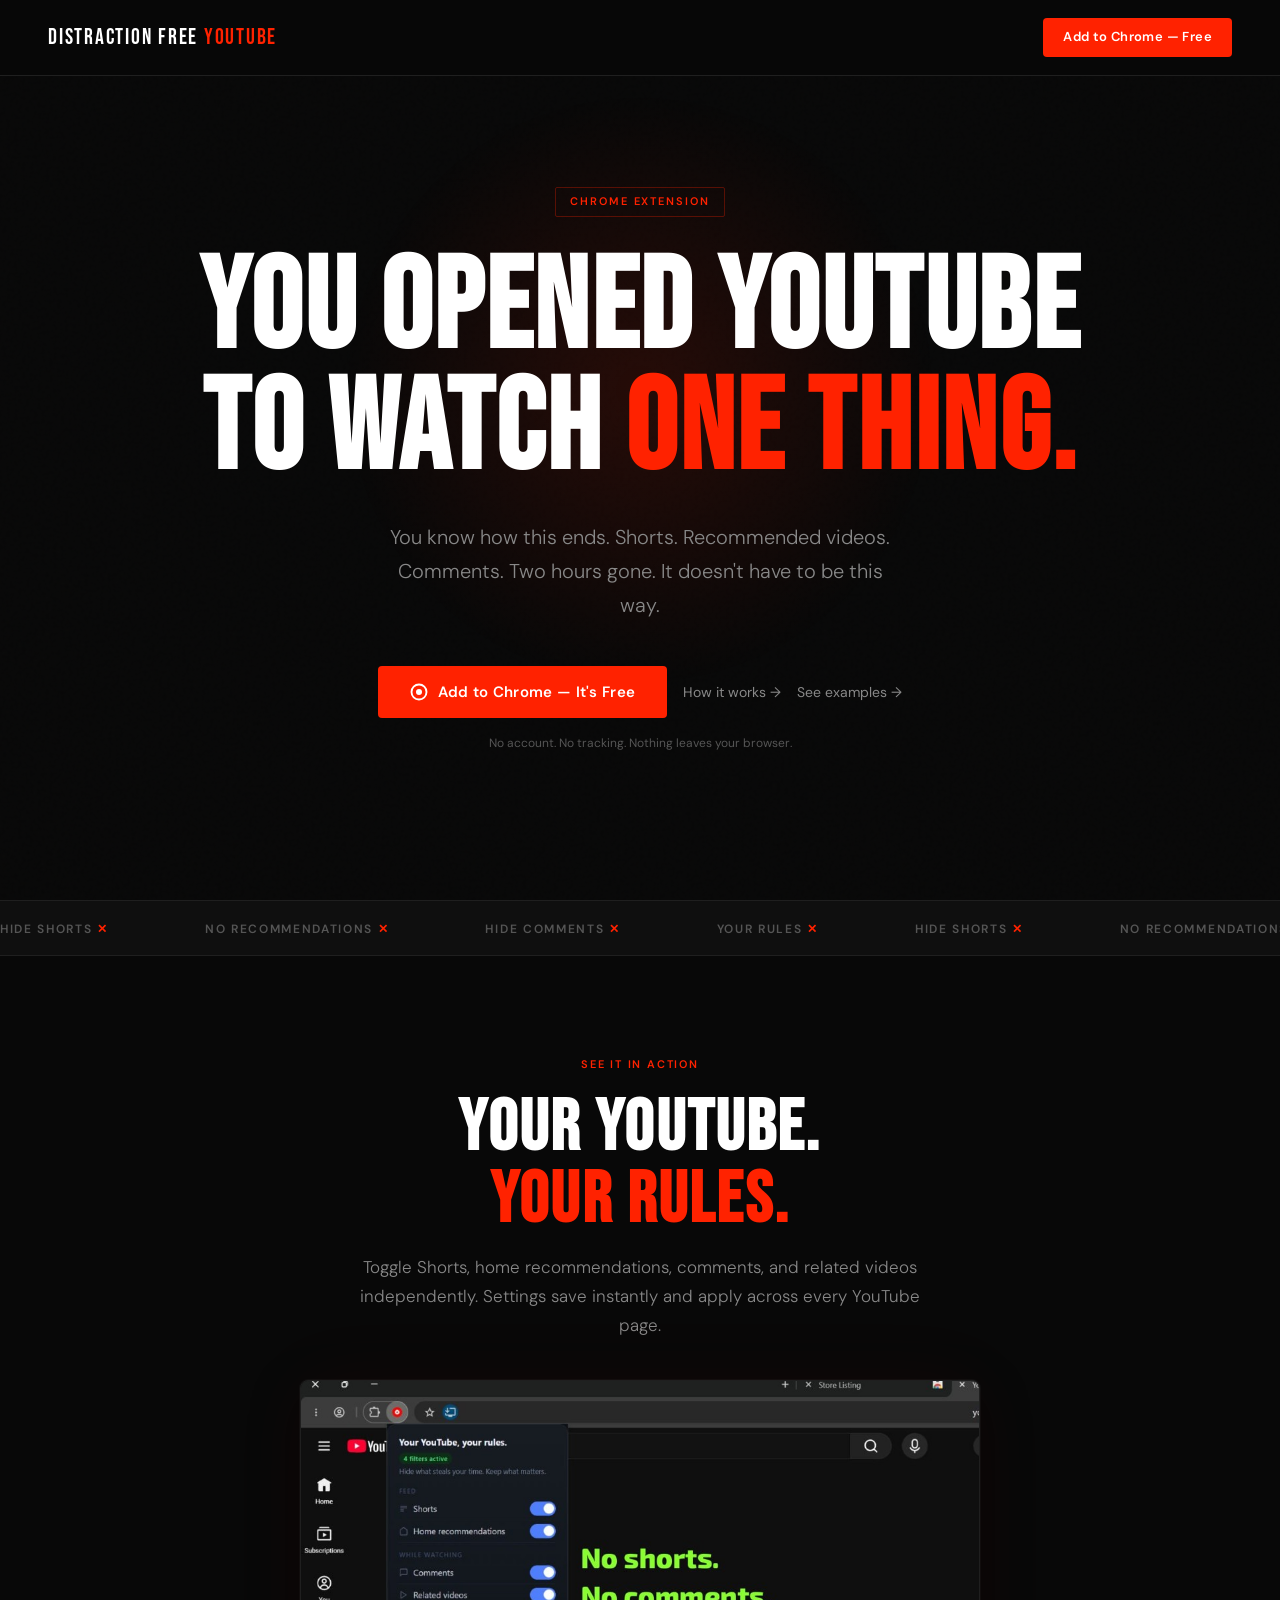
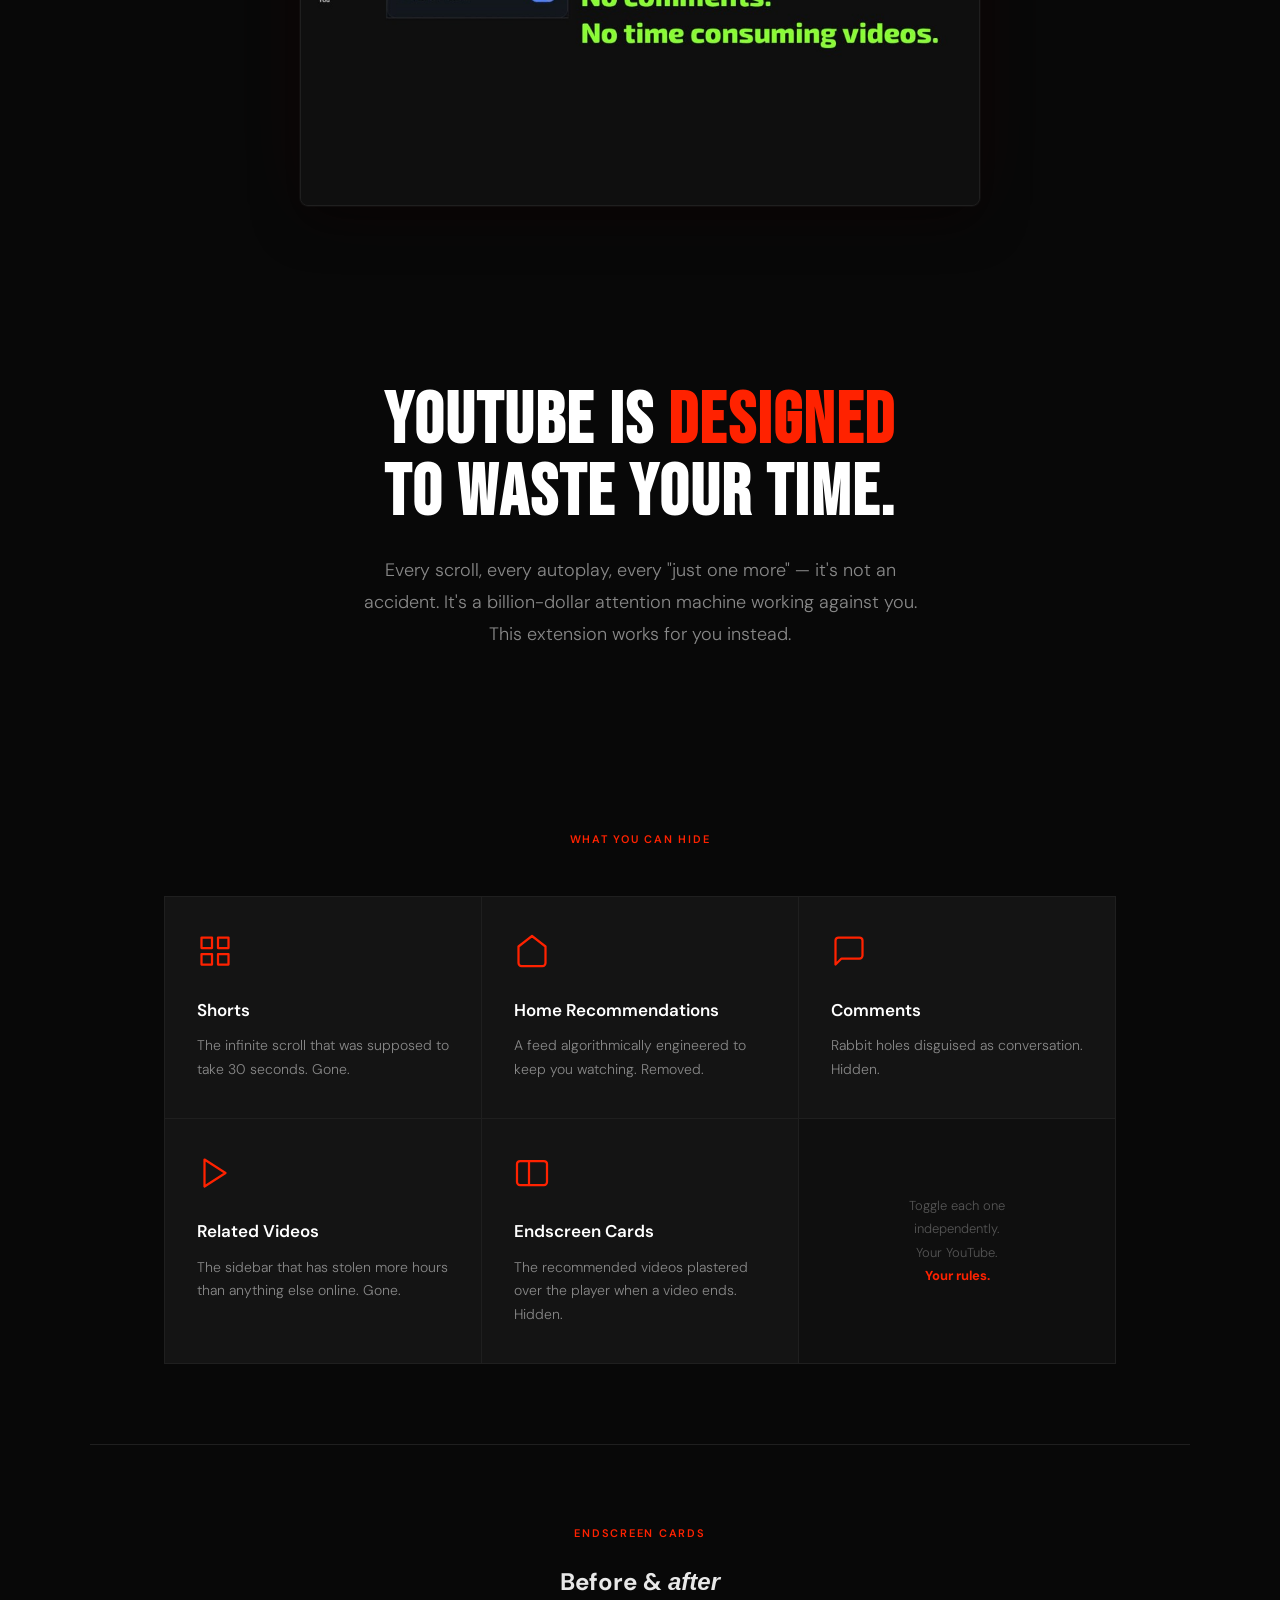
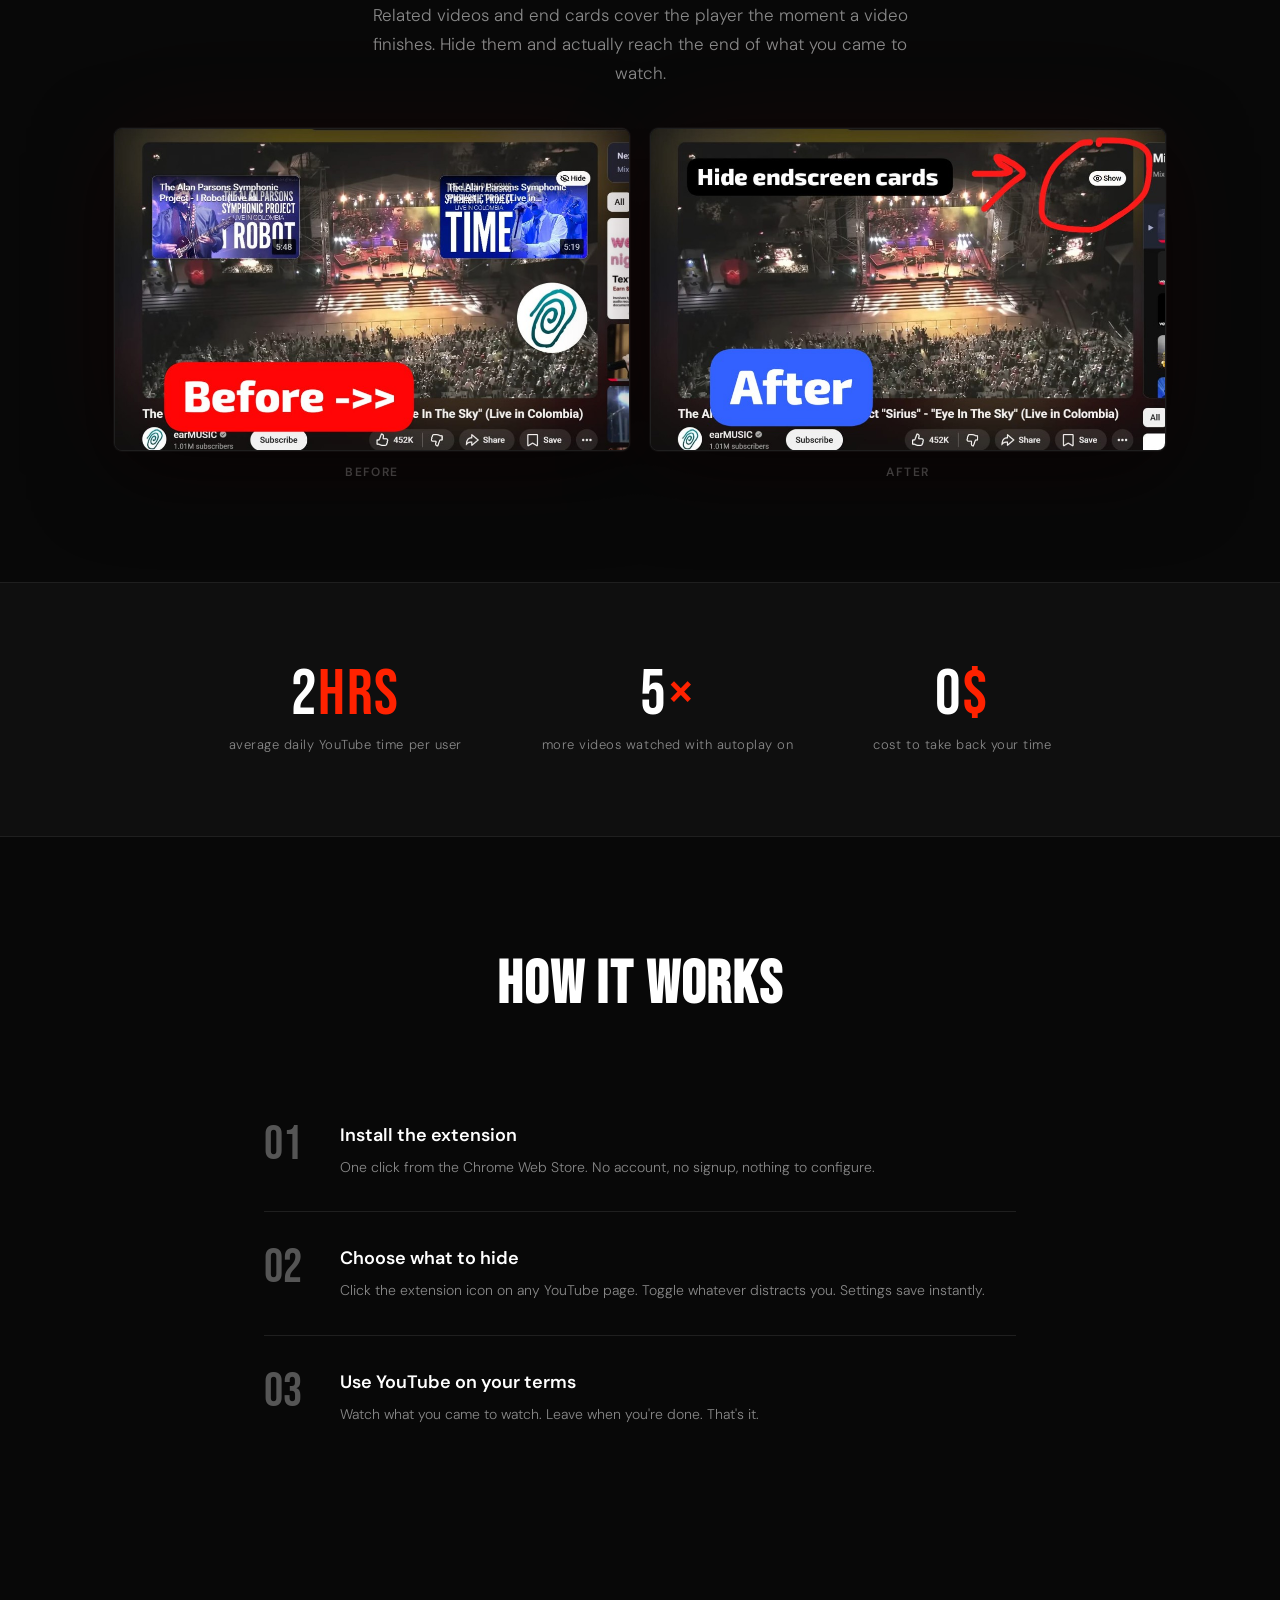
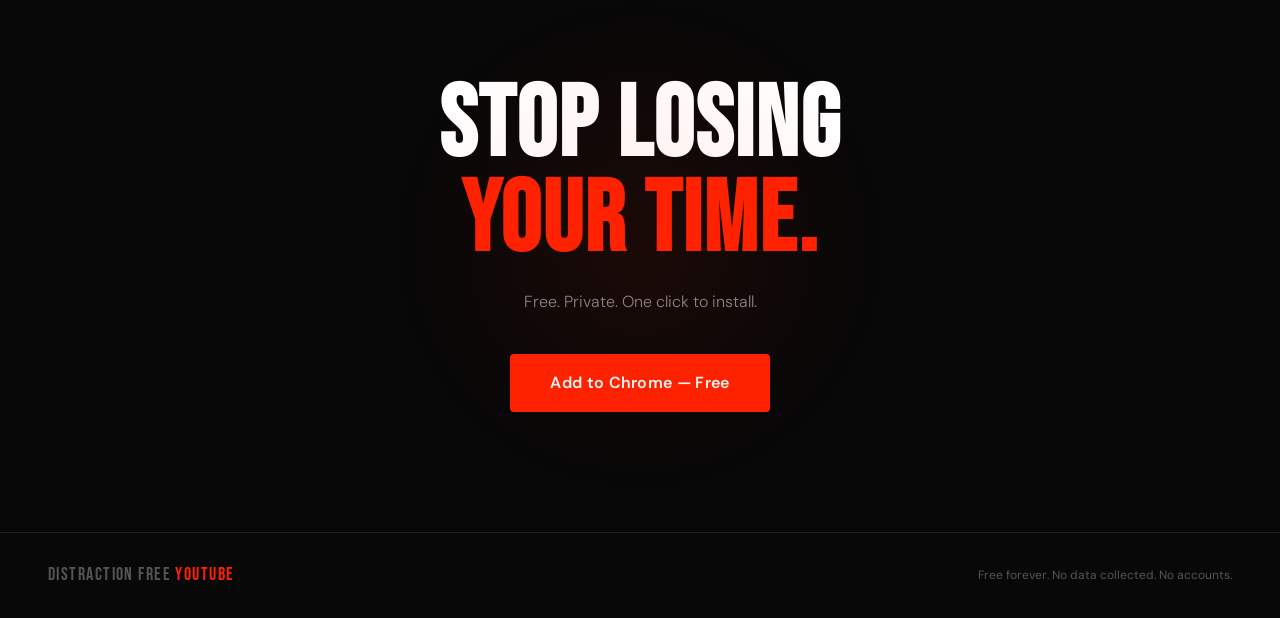
==== commit f6fb9dcf: "image proportion" ====
--- a/docs/index.html
+++ b/docs/index.html
@@ -256,6 +256,14 @@
       width: 100%;
       height: auto;
     }
+    .showcase-frame--promo {
+      max-width: 680px;
+      margin: 0 auto;
+      box-shadow:
+        0 0 0 1px rgba(255,255,255,0.03),
+        0 16px 48px rgba(0,0,0,0.45),
+        0 0 80px rgba(255,34,0,0.05);
+    }
     .compare {
       padding: 80px 24px 100px;
       max-width: 1100px;
@@ -550,12 +558,12 @@
     <p class="showcase-label">See it in action</p>
     <h2>Your YouTube.<br><em>Your rules.</em></h2>
     <p class="showcase-sub">Toggle Shorts, home recommendations, comments, and related videos independently. Settings save instantly and apply across every YouTube page.</p>
-    <figure class="showcase-frame">
+    <figure class="showcase-frame showcase-frame--promo">
       <img
         src="images/promo-tile.png"
         alt="Distraction Free YT popup showing four active filters hiding Shorts, home recommendations, comments, and related videos on YouTube"
-        width="1200"
-        height="675"
+        width="680"
+        height="383"
         loading="eager"
       />
     </figure>
